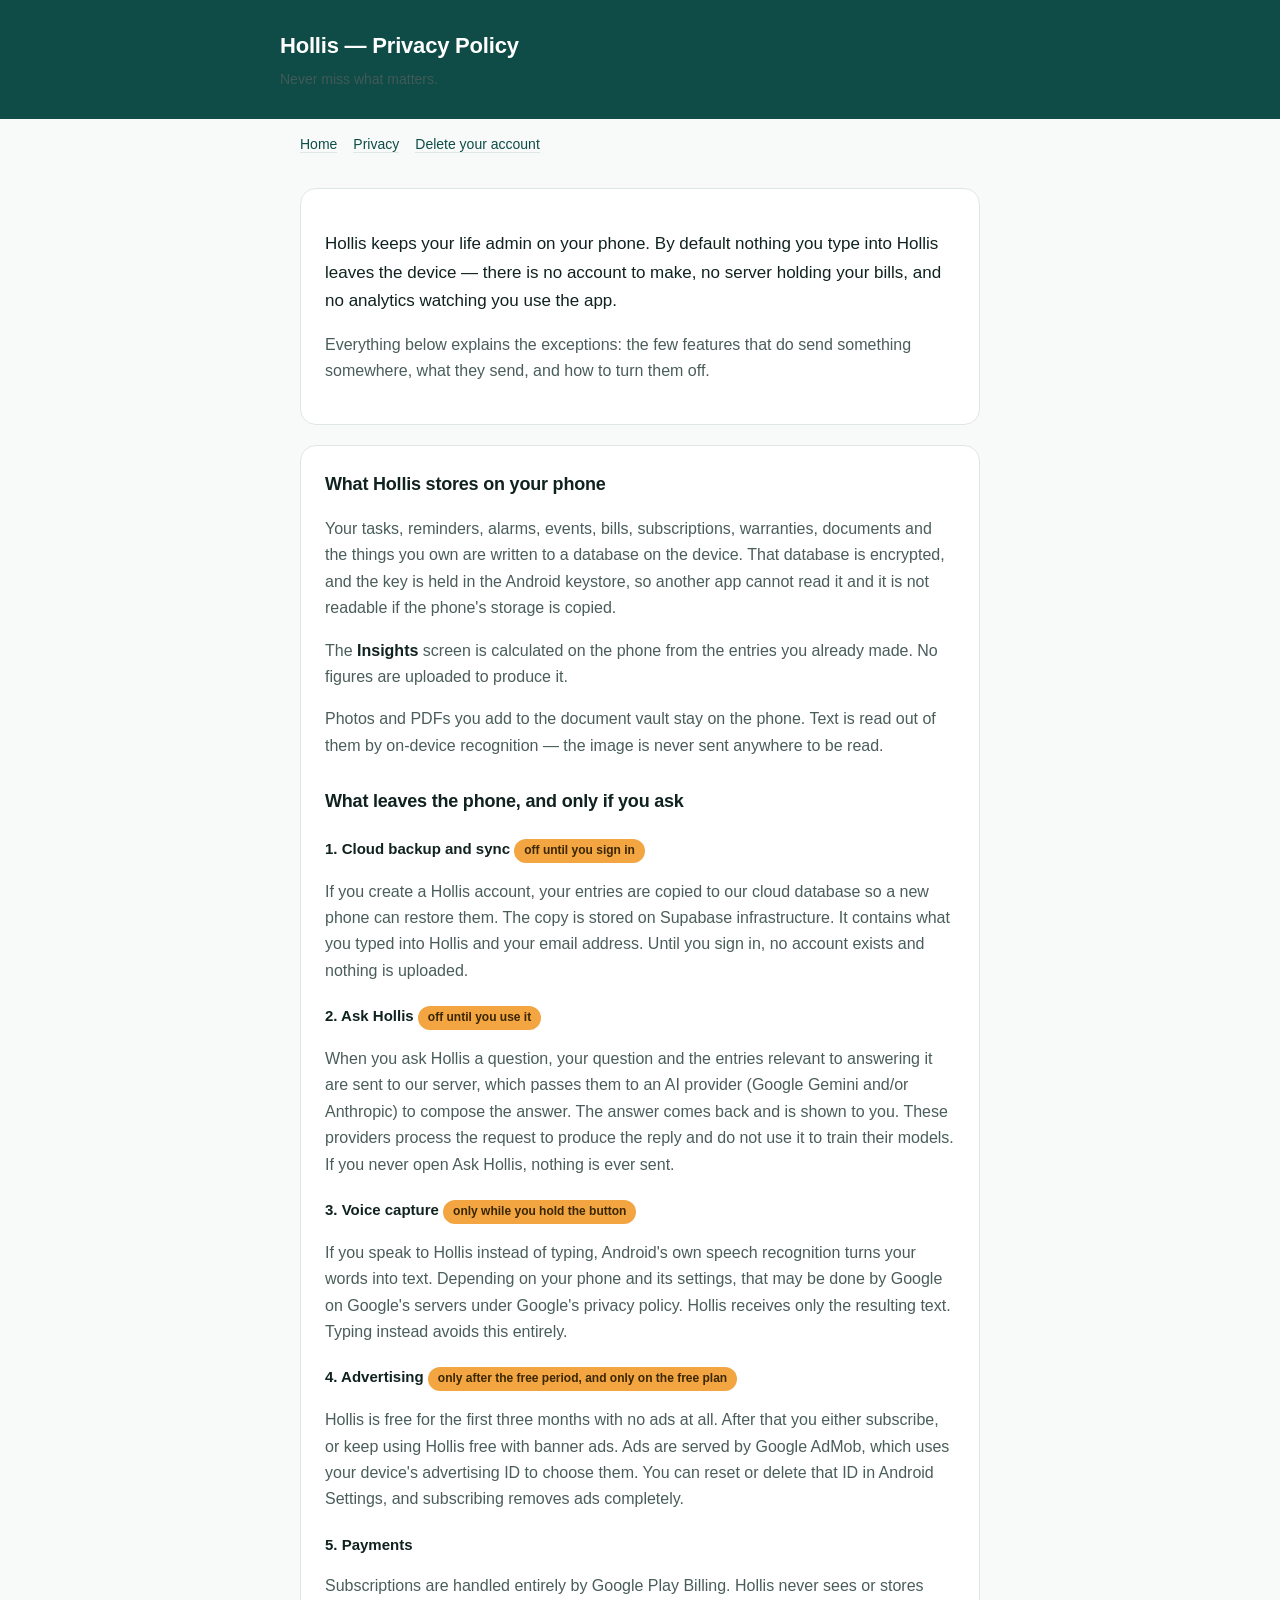
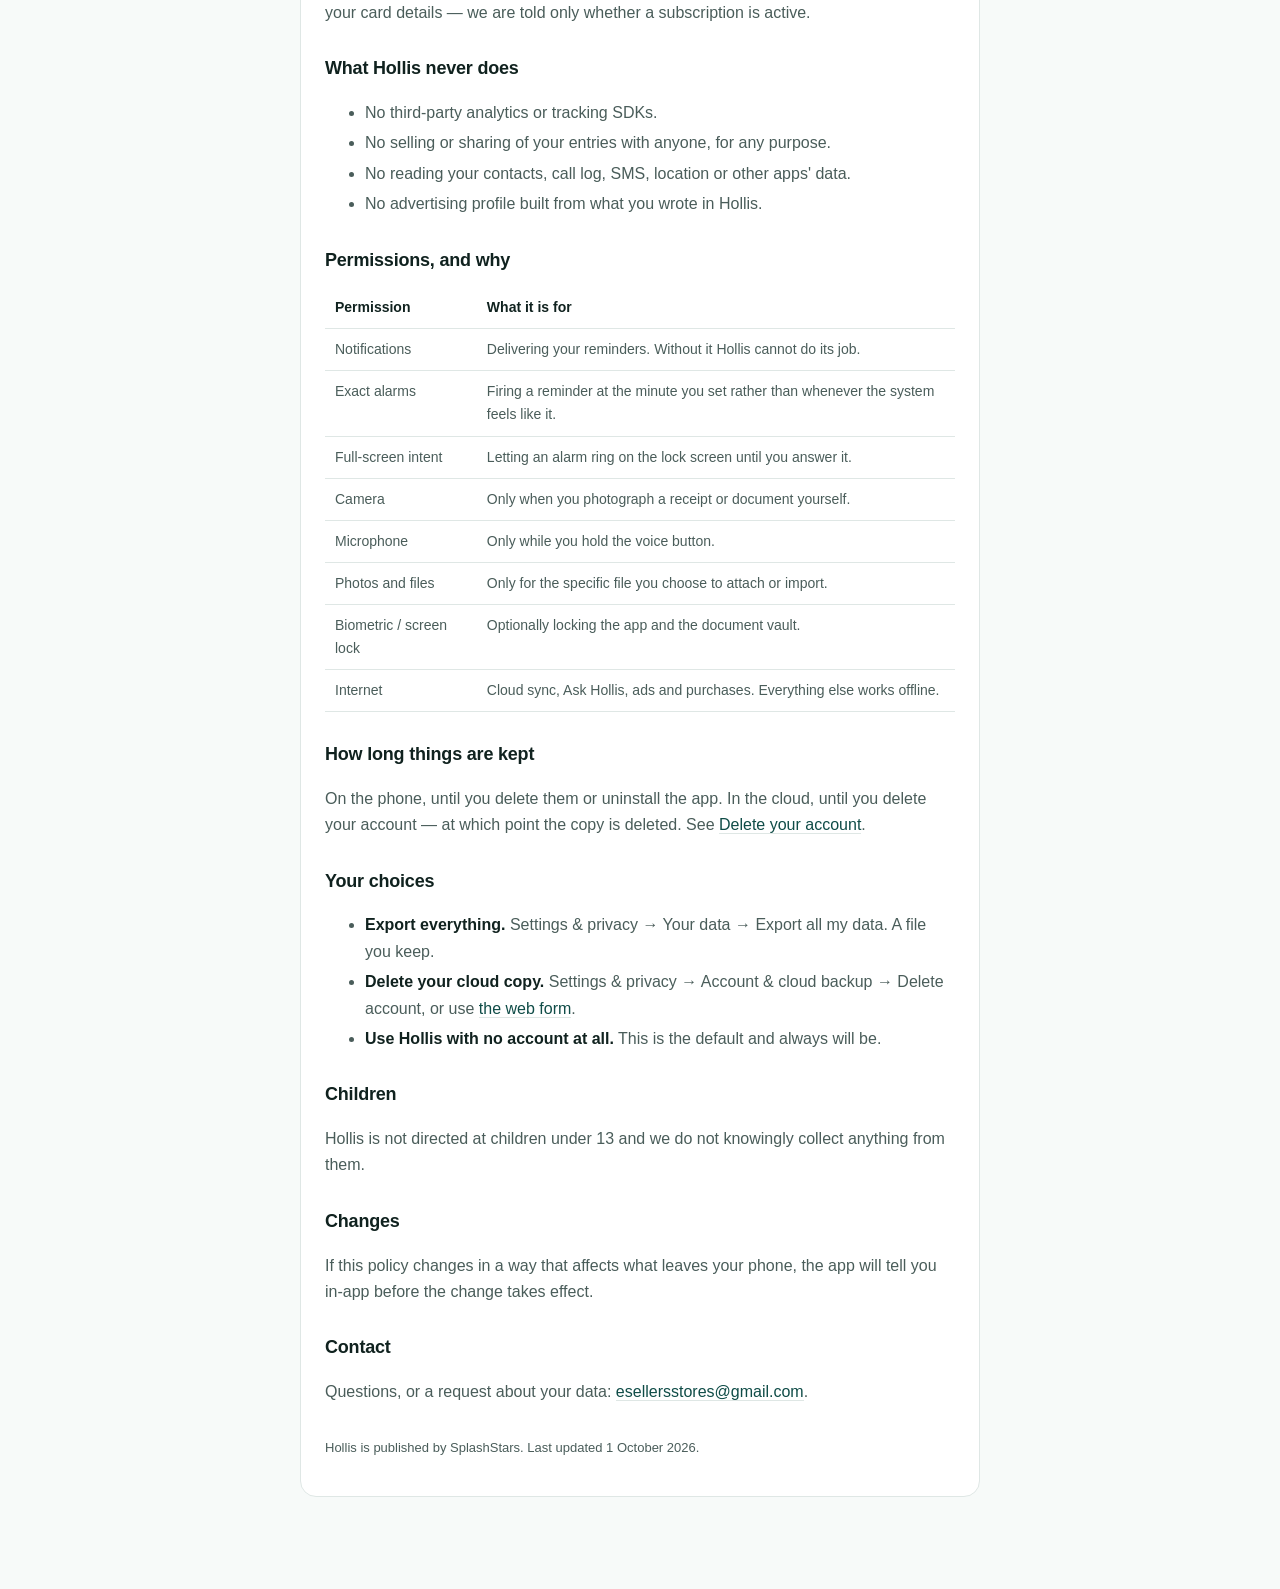
==== privacy.html @ eaffdf7f "Add privacy policy for Hollis app This file contains the privacy policy for the Hollis app, detailin" ====
<!doctype html>
<html lang="en">
<head>
<meta charset="utf-8">
<meta name="viewport" content="width=device-width,initial-scale=1">
<title>Hollis — Privacy Policy</title>
<link rel="stylesheet" href="style.css">
</head>
<body>
<header><div class="wrap">
  <h1>Hollis — Privacy Policy</h1>
  <p>Never miss what matters.</p>
</div></header>
<nav><a href="index.html">Home</a><a href="privacy.html">Privacy</a><a href="delete-account.html">Delete your account</a></nav>
<main>

<div class="card">
  <p class="lede">Hollis keeps your life admin on your phone. By default nothing you type into
  Hollis leaves the device — there is no account to make, no server holding your
  bills, and no analytics watching you use the app.</p>
  <p>Everything below explains the exceptions: the few features that do send something
  somewhere, what they send, and how to turn them off.</p>
</div>

<div class="card">
<h2>What Hollis stores on your phone</h2>
<p>Your tasks, reminders, alarms, events, bills, subscriptions, warranties, documents
and the things you own are written to a database on the device. That database is
encrypted, and the key is held in the Android keystore, so another app cannot read it
and it is not readable if the phone's storage is copied.</p>
<p>The <strong>Insights</strong> screen is calculated on the phone from the entries you
already made. No figures are uploaded to produce it.</p>
<p>Photos and PDFs you add to the document vault stay on the phone. Text is read out of
them by on-device recognition — the image is never sent anywhere to be read.</p>

<h2>What leaves the phone, and only if you ask</h2>

<h3>1. Cloud backup and sync <span class="pill">off until you sign in</span></h3>
<p>If you create a Hollis account, your entries are copied to our cloud database so a new
phone can restore them. The copy is stored on Supabase infrastructure. It contains what
you typed into Hollis and your email address. Until you sign in, no account exists and
nothing is uploaded.</p>

<h3>2. Ask Hollis <span class="pill">off until you use it</span></h3>
<p>When you ask Hollis a question, your question and the entries relevant to answering it
are sent to our server, which passes them to an AI provider (Google Gemini and/or
Anthropic) to compose the answer. The answer comes back and is shown to you. These
providers process the request to produce the reply and do not use it to train their
models. If you never open Ask Hollis, nothing is ever sent.</p>

<h3>3. Voice capture <span class="pill">only while you hold the button</span></h3>
<p>If you speak to Hollis instead of typing, Android's own speech recognition turns your
words into text. Depending on your phone and its settings, that may be done by Google on
Google's servers under Google's privacy policy. Hollis receives only the resulting text.
Typing instead avoids this entirely.</p>

<h3>4. Advertising <span class="pill">only after the free period, and only on the free plan</span></h3>
<p>Hollis is free for the first three months with no ads at all. After that you either
subscribe, or keep using Hollis free with banner ads. Ads are served by Google AdMob,
which uses your device's advertising ID to choose them. You can reset or delete that ID in
Android Settings, and subscribing removes ads completely.</p>

<h3>5. Payments</h3>
<p>Subscriptions are handled entirely by Google Play Billing. Hollis never sees or stores
your card details — we are told only whether a subscription is active.</p>

<h2>What Hollis never does</h2>
<ul>
  <li>No third-party analytics or tracking SDKs.</li>
  <li>No selling or sharing of your entries with anyone, for any purpose.</li>
  <li>No reading your contacts, call log, SMS, location or other apps' data.</li>
  <li>No advertising profile built from what you wrote in Hollis.</li>
</ul>

<h2>Permissions, and why</h2>
<table>
  <tr><th>Permission</th><th>What it is for</th></tr>
  <tr><td>Notifications</td><td>Delivering your reminders. Without it Hollis cannot do its job.</td></tr>
  <tr><td>Exact alarms</td><td>Firing a reminder at the minute you set rather than whenever the system feels like it.</td></tr>
  <tr><td>Full-screen intent</td><td>Letting an alarm ring on the lock screen until you answer it.</td></tr>
  <tr><td>Camera</td><td>Only when you photograph a receipt or document yourself.</td></tr>
  <tr><td>Microphone</td><td>Only while you hold the voice button.</td></tr>
  <tr><td>Photos and files</td><td>Only for the specific file you choose to attach or import.</td></tr>
  <tr><td>Biometric / screen lock</td><td>Optionally locking the app and the document vault.</td></tr>
  <tr><td>Internet</td><td>Cloud sync, Ask Hollis, ads and purchases. Everything else works offline.</td></tr>
</table>

<h2>How long things are kept</h2>
<p>On the phone, until you delete them or uninstall the app. In the cloud, until you delete
your account — at which point the copy is deleted. See
<a href="delete-account.html">Delete your account</a>.</p>

<h2>Your choices</h2>
<ul>
  <li><strong>Export everything.</strong> Settings &amp; privacy &rarr; Your data &rarr; Export all my data. A file you keep.</li>
  <li><strong>Delete your cloud copy.</strong> Settings &amp; privacy &rarr; Account &amp; cloud backup &rarr; Delete account, or use
      <a href="delete-account.html">the web form</a>.</li>
  <li><strong>Use Hollis with no account at all.</strong> This is the default and always will be.</li>
</ul>

<h2>Children</h2>
<p>Hollis is not directed at children under 13 and we do not knowingly collect anything
from them.</p>

<h2>Changes</h2>
<p>If this policy changes in a way that affects what leaves your phone, the app will tell
you in-app before the change takes effect.</p>

<h2>Contact</h2>
<p>Questions, or a request about your data: <a href="mailto:esellersstores@gmail.com">esellersstores@gmail.com</a>.</p>

<p class="meta">Hollis is published by SplashStars. Last updated 1 October 2026.</p>
</div>

</main>
</body>
</html>
---- style.css ----
:root{
  --ink:#10221f; --ink-soft:#4a5d5a; --line:#dfe7e5;
  --bg:#f7faf9; --card:#ffffff; --brand:#0F4C47; --accent:#F2A541;
}
@media (prefers-color-scheme: dark){
  :root{ --ink:#e8f0ee; --ink-soft:#9fb3b0; --line:#23302e;
         --bg:#0d1514; --card:#121d1b; --brand:#4FB3A8; }
}
*{box-sizing:border-box}
body{margin:0;background:var(--bg);color:var(--ink);
  font:16px/1.65 -apple-system,BlinkMacSystemFont,"Segoe UI",Roboto,Helvetica,Arial,sans-serif}
header{background:var(--brand);color:#fff;padding:28px 20px}
header .wrap{max-width:720px;margin:0 auto}
header h1{margin:0;font-size:22px;letter-spacing:-.2px}
header p{margin:4px 0 0;opacity:.85;font-size:14px}
main{max-width:720px;margin:0 auto;padding:32px 20px 72px}
.card{background:var(--card);border:1px solid var(--line);border-radius:16px;padding:24px;margin:0 0 20px}
h2{font-size:18px;margin:28px 0 8px;letter-spacing:-.2px}
h2:first-child{margin-top:0}
h3{font-size:15px;margin:20px 0 6px}
p,li{color:var(--ink-soft)}
li{margin:4px 0}
strong{color:var(--ink)}
a{color:var(--brand);text-decoration:none;border-bottom:1px solid var(--line)}
a:hover{border-bottom-color:var(--brand)}
.lede{font-size:17px;color:var(--ink)}
.meta{font-size:13px;color:var(--ink-soft);margin-top:32px}
table{width:100%;border-collapse:collapse;margin:12px 0;font-size:14px}
th,td{text-align:left;padding:9px 10px;border-bottom:1px solid var(--line);vertical-align:top}
th{color:var(--ink);font-weight:600}
td{color:var(--ink-soft)}
.pill{display:inline-block;background:var(--accent);color:#3a2600;border-radius:999px;
  padding:2px 10px;font-size:12px;font-weight:600}
nav{max-width:720px;margin:0 auto;padding:14px 20px 0;font-size:14px}
nav a{margin-right:16px}
ol{padding-left:22px}
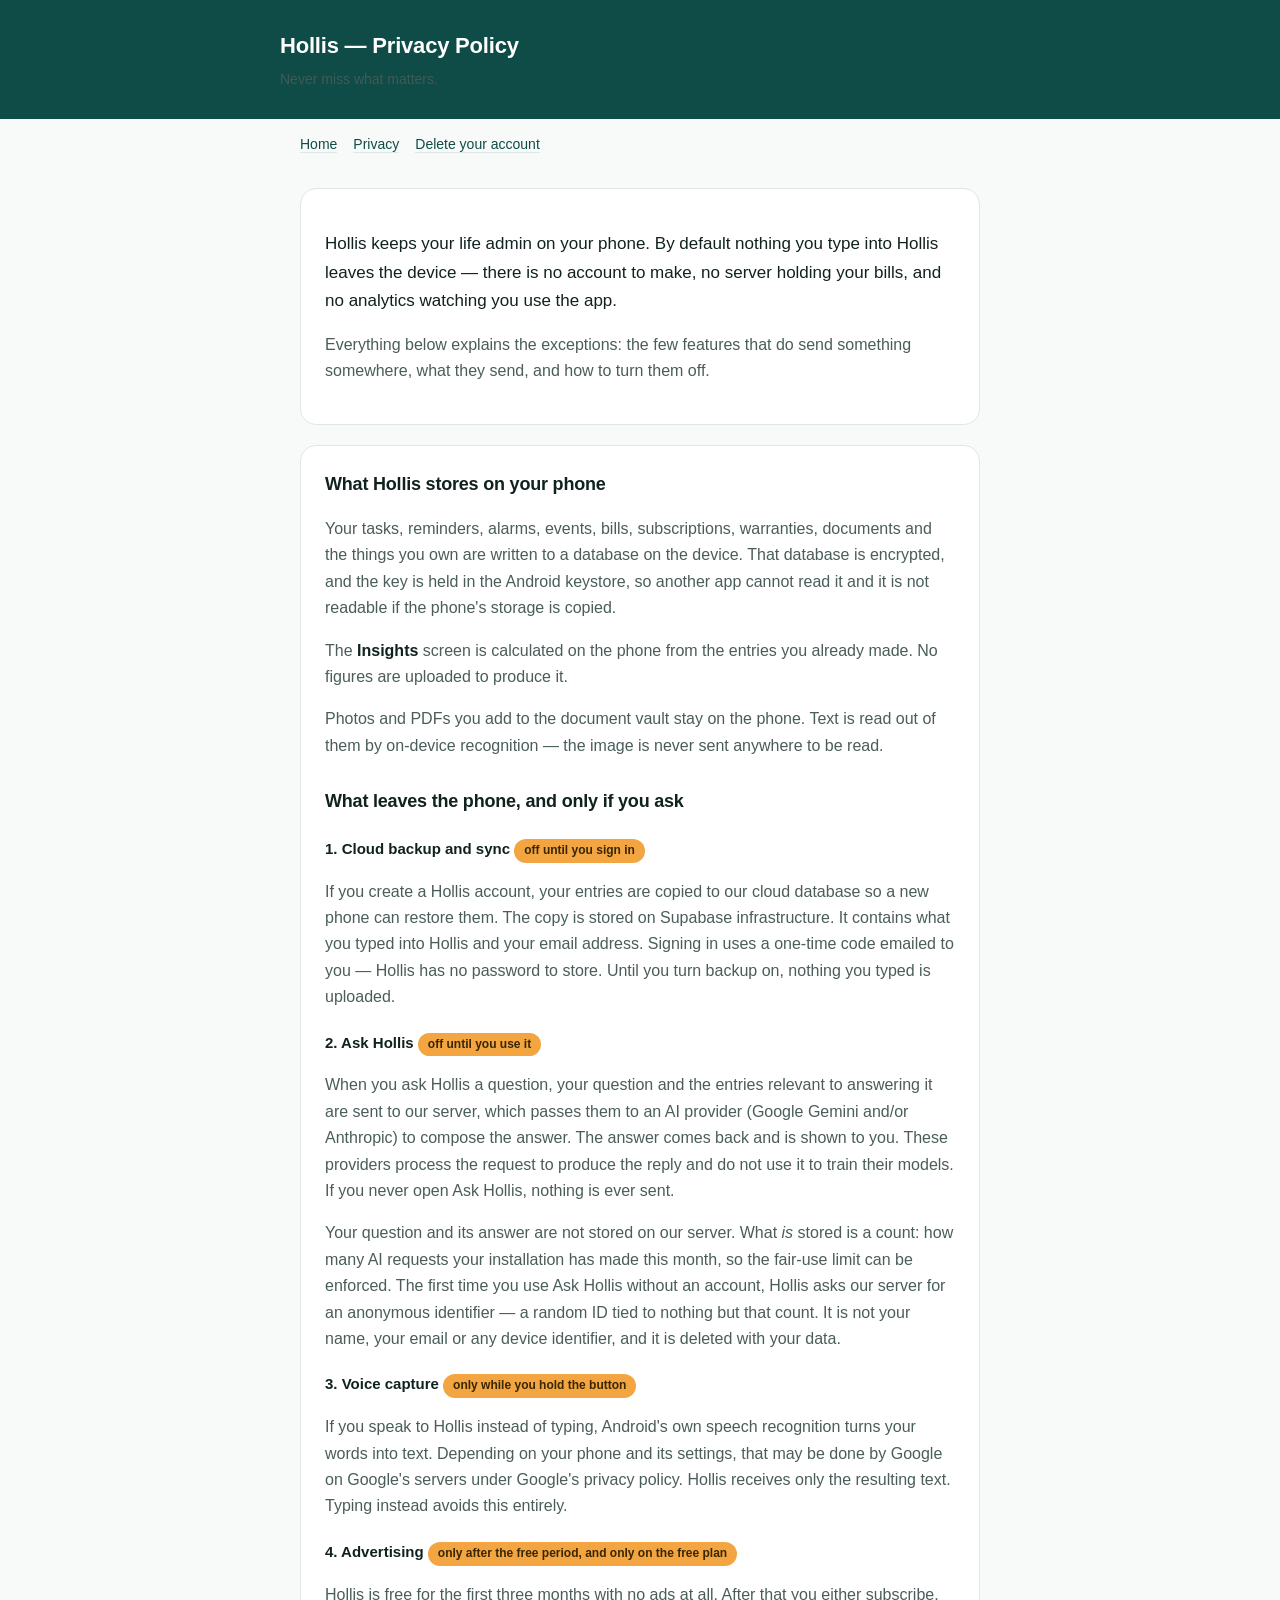
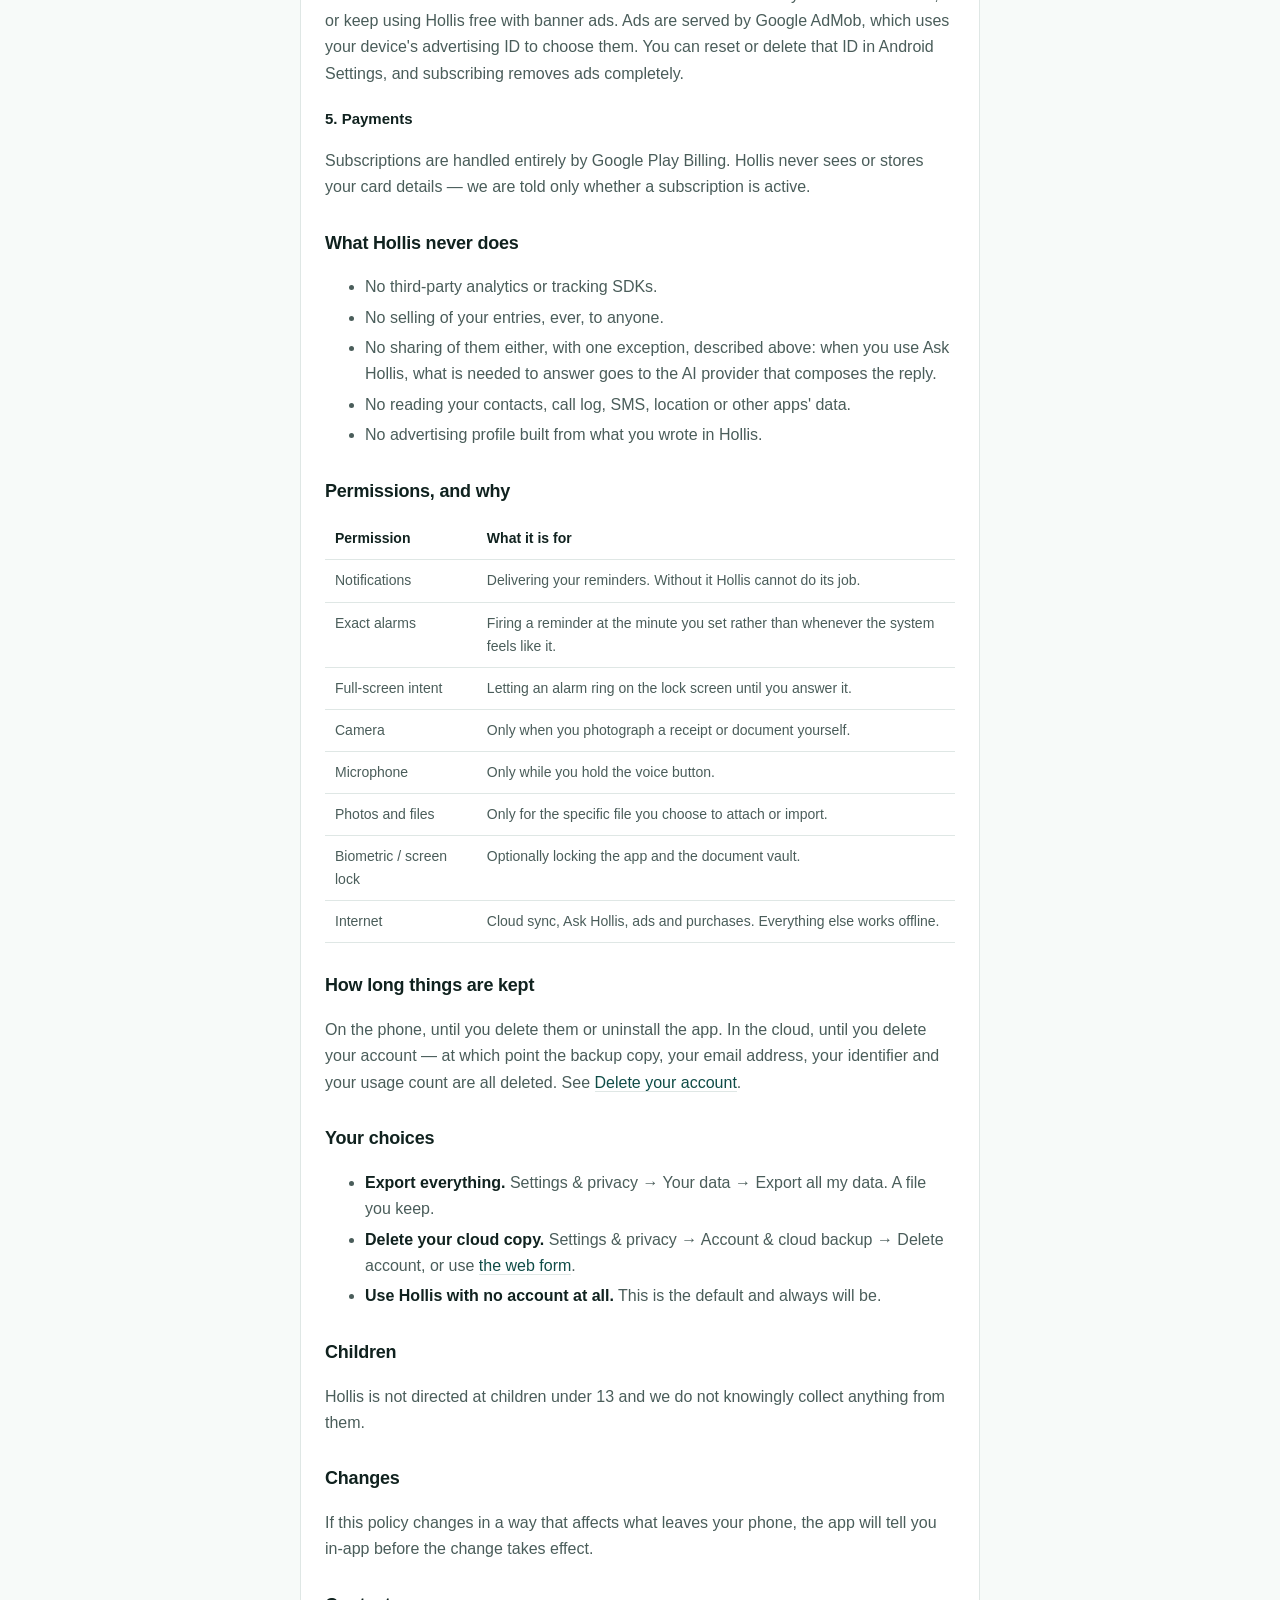
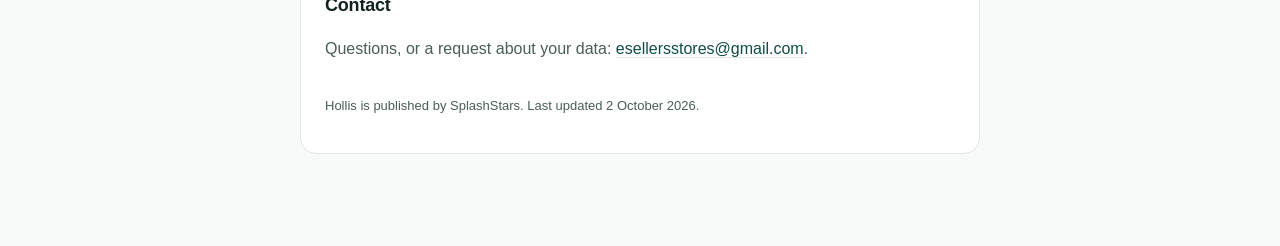
==== commit 9ca37249: "Privacy: match the Play data safety declaration Updated privacy policy details regarding data handli" ====
--- a/privacy.html
+++ b/privacy.html
@@ -38,8 +38,9 @@
 <h3>1. Cloud backup and sync <span class="pill">off until you sign in</span></h3>
 <p>If you create a Hollis account, your entries are copied to our cloud database so a new
 phone can restore them. The copy is stored on Supabase infrastructure. It contains what
-you typed into Hollis and your email address. Until you sign in, no account exists and
-nothing is uploaded.</p>
+you typed into Hollis and your email address. Signing in uses a one-time code emailed to
+you — Hollis has no password to store. Until you turn backup on, nothing you typed is
+uploaded.</p>
 
 <h3>2. Ask Hollis <span class="pill">off until you use it</span></h3>
 <p>When you ask Hollis a question, your question and the entries relevant to answering it
@@ -47,6 +48,11 @@
 Anthropic) to compose the answer. The answer comes back and is shown to you. These
 providers process the request to produce the reply and do not use it to train their
 models. If you never open Ask Hollis, nothing is ever sent.</p>
+<p>Your question and its answer are not stored on our server. What <em>is</em> stored is a
+count: how many AI requests your installation has made this month, so the fair-use limit
+can be enforced. The first time you use Ask Hollis without an account, Hollis asks our
+server for an anonymous identifier — a random ID tied to nothing but that count. It is not
+your name, your email or any device identifier, and it is deleted with your data.</p>
 
 <h3>3. Voice capture <span class="pill">only while you hold the button</span></h3>
 <p>If you speak to Hollis instead of typing, Android's own speech recognition turns your
@@ -67,7 +73,9 @@
 <h2>What Hollis never does</h2>
 <ul>
   <li>No third-party analytics or tracking SDKs.</li>
-  <li>No selling or sharing of your entries with anyone, for any purpose.</li>
+  <li>No selling of your entries, ever, to anyone.</li>
+  <li>No sharing of them either, with one exception, described above: when you use Ask
+      Hollis, what is needed to answer goes to the AI provider that composes the reply.</li>
   <li>No reading your contacts, call log, SMS, location or other apps' data.</li>
   <li>No advertising profile built from what you wrote in Hollis.</li>
 </ul>
@@ -87,13 +95,14 @@
 
 <h2>How long things are kept</h2>
 <p>On the phone, until you delete them or uninstall the app. In the cloud, until you delete
-your account — at which point the copy is deleted. See
+your account — at which point the backup copy, your email address, your identifier and
+your usage count are all deleted. See
 <a href="delete-account.html">Delete your account</a>.</p>
 
 <h2>Your choices</h2>
 <ul>
-  <li><strong>Export everything.</strong> Settings &amp; privacy &rarr; Your data &rarr; Export all my data. A file you keep.</li>
-  <li><strong>Delete your cloud copy.</strong> Settings &amp; privacy &rarr; Account &amp; cloud backup &rarr; Delete account, or use
+  <li><strong>Export everything.</strong> Settings &amp; privacy → Your data → Export all my data. A file you keep.</li>
+  <li><strong>Delete your cloud copy.</strong> Settings &amp; privacy → Account &amp; cloud backup → Delete account, or use
       <a href="delete-account.html">the web form</a>.</li>
   <li><strong>Use Hollis with no account at all.</strong> This is the default and always will be.</li>
 </ul>
@@ -109,7 +118,7 @@
 <h2>Contact</h2>
 <p>Questions, or a request about your data: <a href="mailto:esellersstores@gmail.com">esellersstores@gmail.com</a>.</p>
 
-<p class="meta">Hollis is published by SplashStars. Last updated 1 October 2026.</p>
+<p class="meta">Hollis is published by SplashStars. Last updated 2 October 2026.</p>
 </div>
 
 </main>
